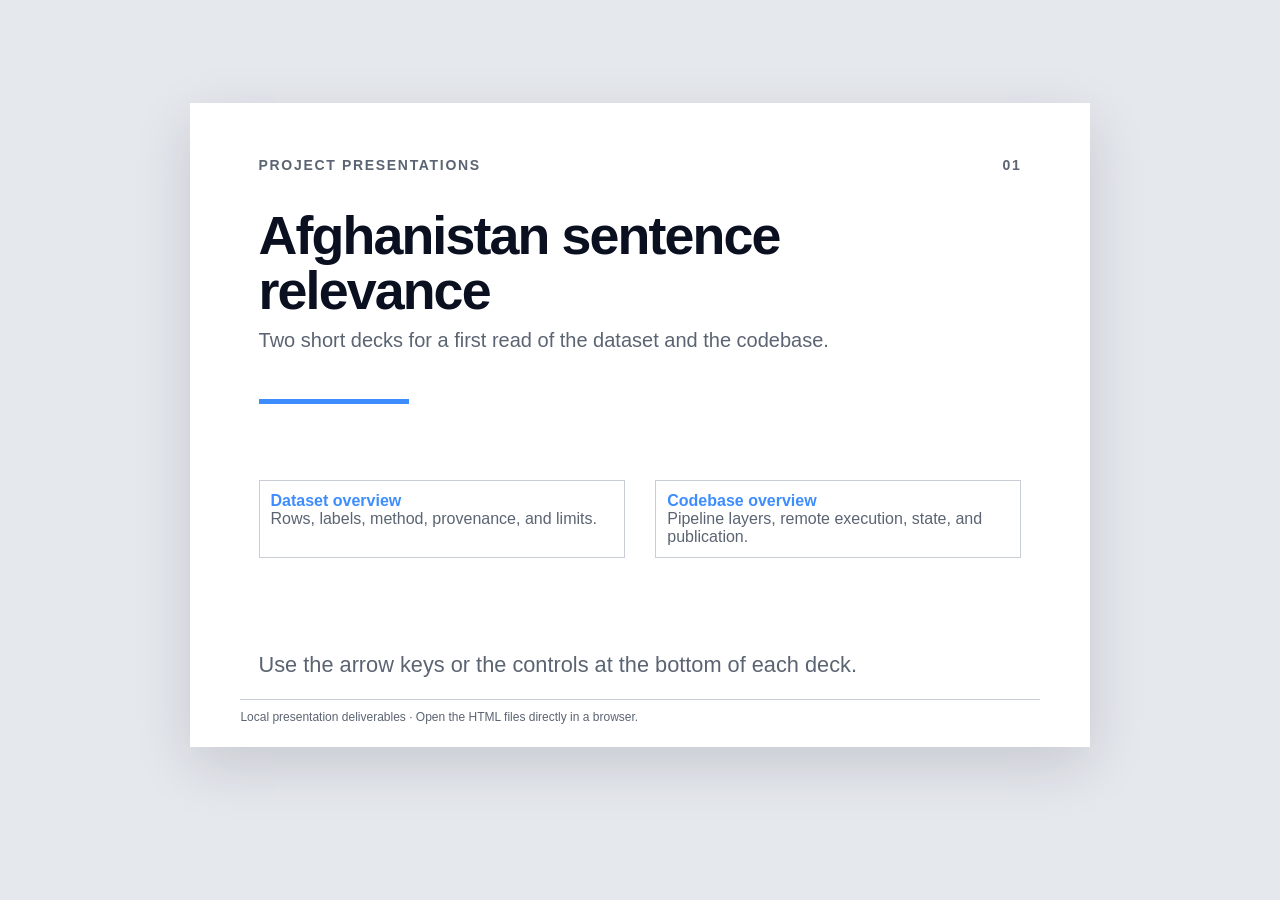
==== presentations/index.html @ c3ea3960 "docs: publish Trackio and HTML deck links" ====
<!doctype html>
<html lang="en">
<head>
  <meta charset="utf-8">
  <meta name="viewport" content="width=device-width, initial-scale=1">
  <title>Project presentations</title>
  <link rel="stylesheet" href="shared/styles.css">
</head>
<body>
  <main class="deck">
    <section class="slide active" style="display:block; max-width:900px; aspect-ratio:auto; min-height:520px;">
      <div class="kicker"><span>Project presentations</span><span>01</span></div>
      <h1>Afghanistan sentence relevance</h1>
      <p class="subtitle">Two short decks for a first read of the dataset and the codebase.</p>
      <div class="rule"></div>
      <div class="two-col equal" style="margin-top:10%;">
        <a class="outline link" href="afghanistan-dataset-overview/index.html"><strong>Dataset overview</strong><br><span class="muted">Rows, labels, method, provenance, and limits.</span></a>
        <a class="outline link" href="codebase-overview/index.html"><strong>Codebase overview</strong><br><span class="muted">Pipeline layers, remote execution, state, and publication.</span></a>
      </div>
      <p class="lead muted" style="margin-top:12%;">Use the arrow keys or the controls at the bottom of each deck.</p>
      <div class="footer">Local presentation deliverables · Open the HTML files directly in a browser.</div>
    </section>
  </main>
</body>
</html>
---- presentations/shared/styles.css ----
:root {
  --ink: #0b1020;
  --muted: #5b6472;
  --rule: #c9ced6;
  --panel: #f1f3f5;
  --blue: #3d8dff;
  --cyan: #6dcbf4;
  --orange: #f2a65a;
  --red: #c64e56;
}

* { box-sizing: border-box; }

html, body { margin: 0; min-height: 100%; }

body {
  background: #e5e8ed;
  color: var(--ink);
  font-family: "Helvetica Neue", Helvetica, Arial, sans-serif;
}

.deck {
  min-height: 100vh;
  display: grid;
  place-items: center;
  padding: 28px 28px 78px;
}

.slide {
  display: none;
  position: relative;
  width: min(1200px, calc(100vw - 56px));
  aspect-ratio: 16 / 9;
  overflow: hidden;
  padding: 4.4% 5.6% 5.5%;
  background: #fff;
  box-shadow: 0 18px 55px rgba(11, 16, 32, 0.14);
}

.slide.active { display: block; }

.kicker {
  display: flex;
  justify-content: space-between;
  color: var(--muted);
  font-size: clamp(10px, 1.15vw, 14px);
  font-weight: 700;
  letter-spacing: .12em;
  text-transform: uppercase;
}

h1, h2, h3, p { margin: 0; }

h1 {
  max-width: 91%;
  margin-top: 4.5%;
  font-size: clamp(28px, 4.2vw, 54px);
  line-height: 1.03;
  letter-spacing: -.035em;
}

h2 {
  margin-top: 3.8%;
  font-size: clamp(23px, 3vw, 38px);
  line-height: 1.08;
  letter-spacing: -.025em;
}

.subtitle {
  margin-top: 1.2%;
  max-width: 84%;
  color: var(--muted);
  font-size: clamp(14px, 1.6vw, 20px);
  line-height: 1.3;
}

.rule { width: 150px; height: 5px; margin-top: 6%; background: var(--blue); }

.lead { margin-top: 3%; font-size: clamp(15px, 1.7vw, 22px); line-height: 1.35; }
.muted { color: var(--muted); }
.blue { color: var(--blue); }
.red { color: var(--red); }
.orange { color: var(--orange); }

.footer {
  position: absolute;
  right: 5.6%;
  bottom: 3.6%;
  left: 5.6%;
  border-top: 1px solid var(--rule);
  padding-top: 1.1%;
  color: var(--muted);
  font-size: clamp(9px, 1vw, 12px);
}

.hero {
  position: absolute;
  top: 18%;
  right: 6%;
  width: 34%;
  max-height: 58%;
  object-fit: contain;
}

.mark {
  position: absolute;
  top: 20%;
  right: 7%;
  display: grid;
  width: 23%;
  aspect-ratio: 1;
  place-items: center;
  background: var(--panel);
  color: var(--blue);
  font-size: clamp(52px, 7vw, 84px);
  font-weight: 700;
}

.mark span {
  position: absolute;
  right: 15%;
  bottom: 15%;
  left: 15%;
  color: var(--ink);
  font-size: clamp(13px, 1.45vw, 18px);
  line-height: 1.35;
}

.metric-grid { display: grid; grid-template-columns: repeat(4, 1fr); gap: 2%; margin-top: 7%; }
.metric { min-height: 118px; border: 1px solid var(--rule); border-left: 6px solid var(--blue); padding: 17px 20px; }
.metric:nth-child(2) { border-left-color: var(--cyan); }
.metric:nth-child(3) { border-left-color: var(--orange); }
.metric:nth-child(4) { border-left-color: var(--blue); }
.metric strong { display: block; font-size: clamp(25px, 3vw, 38px); line-height: 1; }
.metric span { display: block; margin-top: 12px; color: var(--muted); font-size: clamp(12px, 1.3vw, 16px); }

.panel { background: var(--panel); padding: 3%; }
.outline { border: 1px solid var(--rule); padding: 3%; }
.two-col { display: grid; grid-template-columns: 1.35fr 1fr; gap: 4%; margin-top: 5%; }
.two-col.equal { grid-template-columns: 1fr 1fr; }
.label { color: var(--blue); font-size: clamp(10px, 1.1vw, 14px); font-weight: 700; letter-spacing: .08em; }
.example-sentence { margin-top: 6%; font-size: clamp(19px, 2.25vw, 29px); font-weight: 700; line-height: 1.25; }
.meta { margin-top: 4%; color: var(--muted); font-size: clamp(11px, 1.25vw, 16px); line-height: 1.65; }
.decision { display: grid; grid-template-columns: 1fr auto; gap: 9px 20px; margin-top: 7%; align-items: baseline; }
.decision .value { font-size: clamp(21px, 2.5vw, 32px); font-weight: 700; }
.decision .reason { grid-column: 1 / -1; margin-bottom: 5%; color: var(--muted); font-size: clamp(11px, 1.15vw, 14px); }

.chart { display: block; width: 100%; height: auto; max-height: 320px; object-fit: contain; }
.chart-wrap { margin-top: 2%; padding: 1.5%; background: var(--panel); max-height: 350px; overflow: hidden; }
.side-list { margin-top: 3%; padding: 3%; background: var(--panel); }
.side-list h3 { color: var(--blue); font-size: clamp(11px, 1.15vw, 14px); letter-spacing: .08em; }
.side-list p { margin-top: 5%; font-size: clamp(13px, 1.45vw, 18px); line-height: 1.55; }
.side-list p:first-of-type { margin-top: 0; }

.flow { display: grid; grid-template-columns: repeat(4, 1fr); gap: 2.2%; align-items: stretch; margin-top: 8%; }
.flow-step { position: relative; min-height: 164px; border: 1px solid var(--rule); padding: 7% 7% 5%; }
.flow-step::after { position: absolute; top: 50%; left: 100%; margin-left: 4px; transform: translateY(-50%); color: var(--muted); content: "→"; font-size: 22px; font-weight: 700; }
.flow-step:last-child::after { display: none; }
.flow-step .num { color: var(--blue); font-size: clamp(13px, 1.5vw, 18px); font-weight: 700; }
.flow-step h3 { margin-top: 12%; font-size: clamp(15px, 1.7vw, 21px); }
.flow-step p { margin-top: 10%; color: var(--muted); font-size: clamp(11px, 1.25vw, 15px); line-height: 1.35; }

.bullets { margin: 8% 0 0; padding: 0; list-style: none; }
.bullets li { position: relative; margin: 4% 0; padding-left: 28px; font-size: clamp(14px, 1.55vw, 19px); line-height: 1.3; }
.bullets li::before { position: absolute; top: .35em; left: 0; width: 9px; height: 9px; border-radius: 50%; background: var(--blue); content: ""; }

.state-row { display: flex; align-items: center; gap: 1.7%; margin-top: 10%; }
.state { flex: 1; min-height: 98px; border: 1px solid var(--rule); padding: 5% 2% 3%; text-align: center; }
.state strong { display: block; font-size: clamp(12px, 1.5vw, 18px); }
.state span { display: block; margin-top: 10%; color: var(--muted); font-size: clamp(10px, 1.1vw, 14px); }
.state-arrow { color: var(--muted); font-size: 22px; }

.command { margin-top: 8%; padding: 5%; background: var(--panel); font-family: Menlo, Consolas, monospace; font-size: clamp(12px, 1.45vw, 18px); line-height: 1.6; white-space: pre-wrap; }
.link { color: var(--blue); text-decoration: none; }

.controls { position: fixed; right: 0; bottom: 18px; left: 0; display: flex; justify-content: center; align-items: center; gap: 14px; }
.controls button { border: 1px solid #9da5b1; border-radius: 999px; padding: 8px 15px; background: #fff; color: var(--ink); cursor: pointer; font: inherit; }
.controls button:hover { border-color: var(--blue); color: var(--blue); }
.counter { min-width: 68px; color: var(--muted); text-align: center; font-size: 14px; }

@media (max-width: 760px) {
  .deck { padding: 10px 10px 72px; }
  .slide { width: calc(100vw - 20px); padding: 4% 5% 7%; }
  .hero { position: static; display: block; width: 50%; max-height: 34%; margin: 4% auto 0; }
  .mark { top: 14%; right: 5%; width: 20%; }
  .metric-grid, .flow { gap: 1%; }
  .flow-step { min-height: 130px; padding: 4%; }
  .flow-step::after { left: 100%; margin-left: 2px; font-size: 16px; }
  .footer { font-size: 8px; }
}
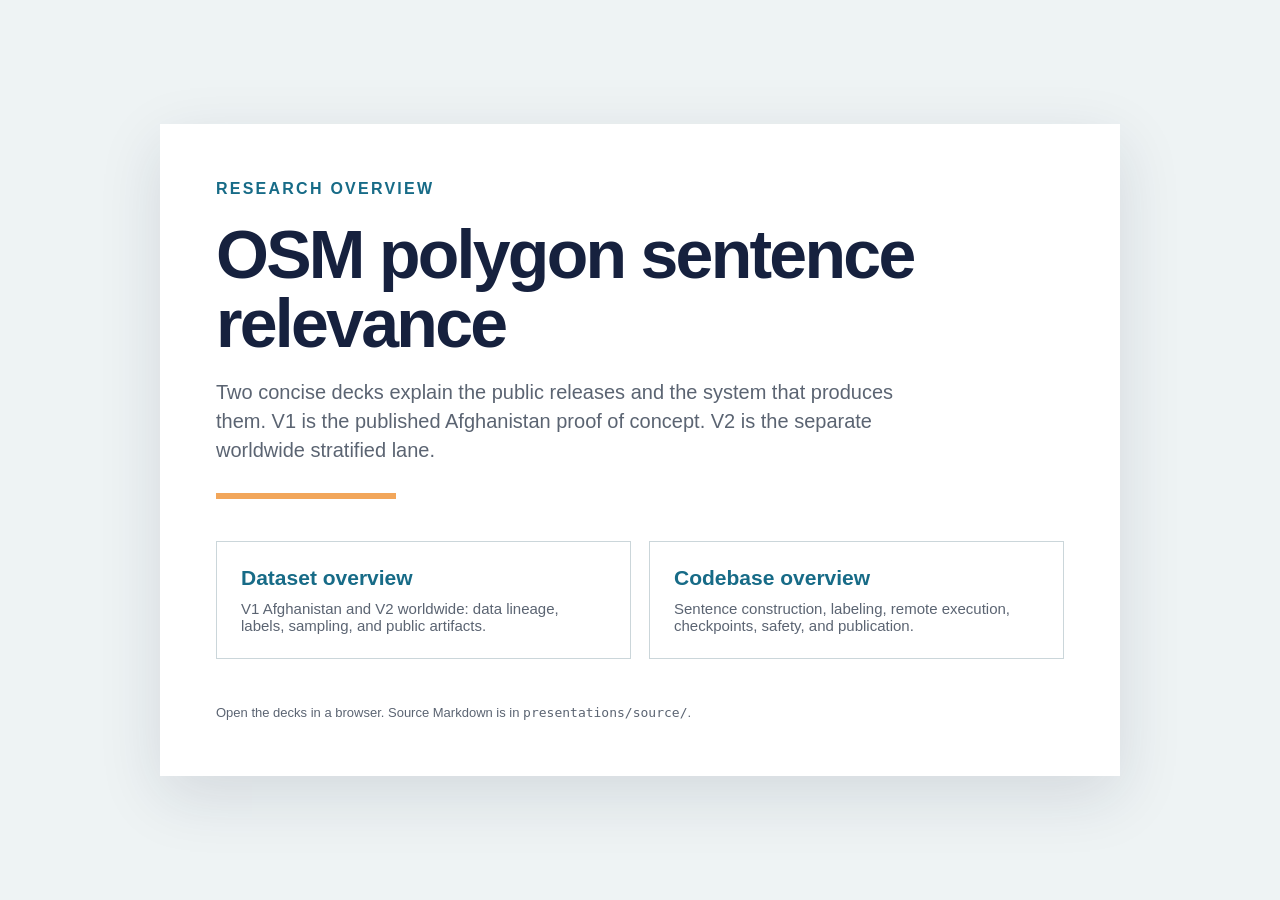
==== commit e75c7692: "feat(v2): add worldwide stratified labeling lane" ====
--- a/presentations/index.html
+++ b/presentations/index.html
@@ -3,23 +3,35 @@
 <head>
   <meta charset="utf-8">
   <meta name="viewport" content="width=device-width, initial-scale=1">
-  <title>Project presentations</title>
-  <link rel="stylesheet" href="shared/styles.css">
+  <title>Sentence relevance project presentations</title>
+  <style>
+    :root { color-scheme: light; font-family: "Helvetica Neue", Arial, sans-serif; color: #16213e; background: #eef3f4; }
+    * { box-sizing: border-box; }
+    body { margin: 0; min-height: 100vh; display: grid; place-items: center; }
+    main { width: min(960px, calc(100vw - 48px)); padding: 56px; background: #fff; box-shadow: 0 20px 60px rgba(22, 33, 62, .12); }
+    .eyebrow { color: #176b87; font-weight: 700; letter-spacing: .14em; text-transform: uppercase; }
+    h1 { max-width: 760px; margin: 22px 0 14px; font-size: clamp(36px, 6vw, 68px); line-height: 1.02; letter-spacing: -.04em; }
+    p { max-width: 720px; color: #5b6472; font-size: 20px; line-height: 1.45; }
+    .rule { width: 180px; height: 6px; margin: 28px 0 38px; background: #f2a65a; }
+    .links { display: grid; grid-template-columns: 1fr 1fr; gap: 18px; margin-top: 42px; }
+    a { display: block; padding: 24px; border: 1px solid #cbd6da; color: #176b87; text-decoration: none; font-weight: 700; font-size: 21px; }
+    a:hover { border-color: #176b87; background: #e7f3f5; }
+    small { display: block; margin-top: 10px; color: #5b6472; font-size: 15px; font-weight: 400; }
+    footer { margin-top: 46px; color: #5b6472; font-size: 13px; }
+    @media (max-width: 680px) { main { padding: 32px 26px; } .links { grid-template-columns: 1fr; } }
+  </style>
 </head>
 <body>
   <main class="deck">
-    <section class="slide active" style="display:block; max-width:900px; aspect-ratio:auto; min-height:520px;">
-      <div class="kicker"><span>Project presentations</span><span>01</span></div>
-      <h1>Afghanistan sentence relevance</h1>
-      <p class="subtitle">Two short decks for a first read of the dataset and the codebase.</p>
-      <div class="rule"></div>
-      <div class="two-col equal" style="margin-top:10%;">
-        <a class="outline link" href="afghanistan-dataset-overview/index.html"><strong>Dataset overview</strong><br><span class="muted">Rows, labels, method, provenance, and limits.</span></a>
-        <a class="outline link" href="codebase-overview/index.html"><strong>Codebase overview</strong><br><span class="muted">Pipeline layers, remote execution, state, and publication.</span></a>
-      </div>
-      <p class="lead muted" style="margin-top:12%;">Use the arrow keys or the controls at the bottom of each deck.</p>
-      <div class="footer">Local presentation deliverables · Open the HTML files directly in a browser.</div>
-    </section>
+    <div class="eyebrow">Research overview</div>
+    <h1>OSM polygon sentence relevance</h1>
+    <p>Two concise decks explain the public releases and the system that produces them. V1 is the published Afghanistan proof of concept. V2 is the separate worldwide stratified lane.</p>
+    <div class="rule"></div>
+    <div class="links">
+      <a href="afghanistan-dataset-overview/index.html">Dataset overview<small>V1 Afghanistan and V2 worldwide: data lineage, labels, sampling, and public artifacts.</small></a>
+      <a href="codebase-overview/index.html">Codebase overview<small>Sentence construction, labeling, remote execution, checkpoints, safety, and publication.</small></a>
+    </div>
+    <footer>Open the decks in a browser. Source Markdown is in <code>presentations/source/</code>.</footer>
   </main>
 </body>
 </html>
